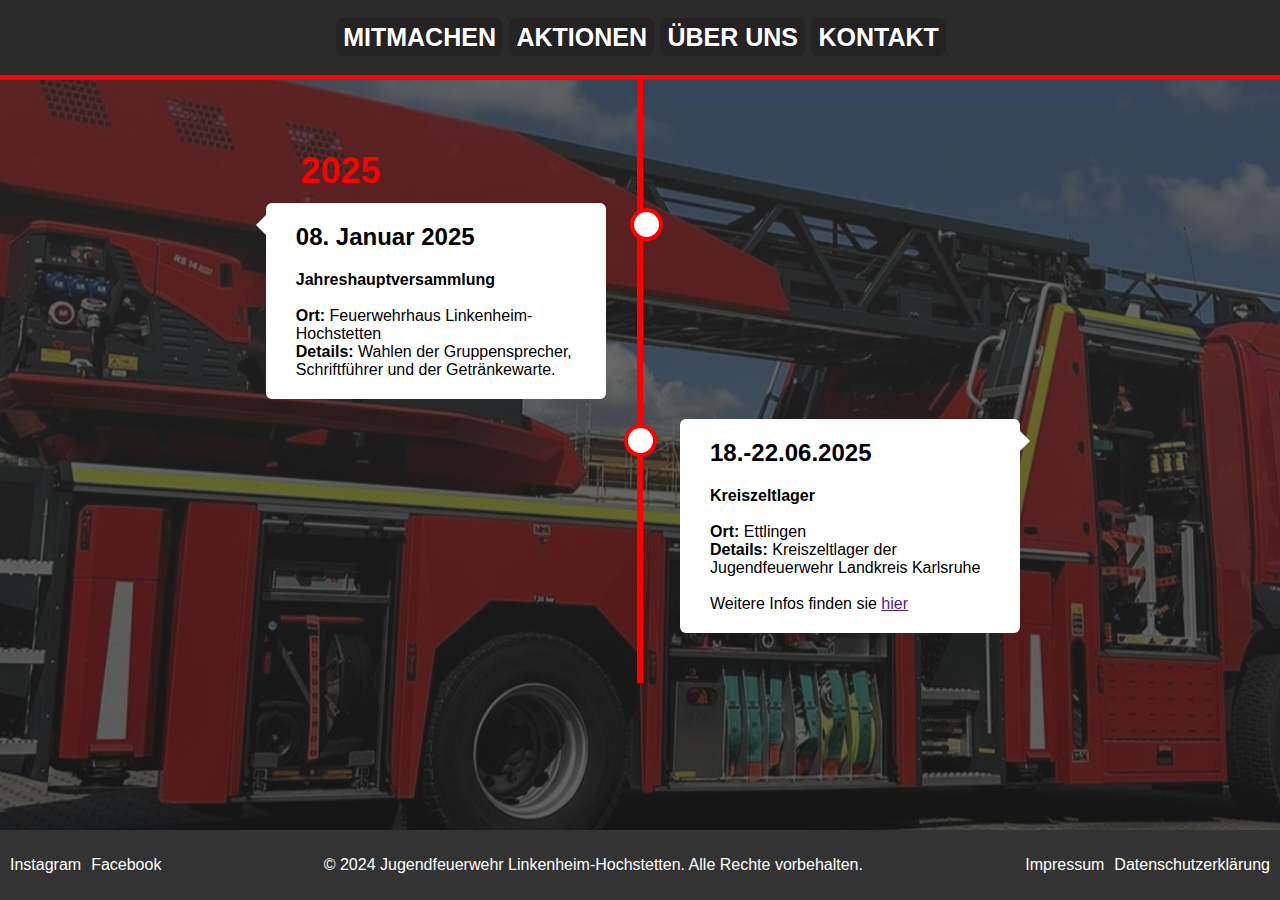
==== aktionen.html @ 234f9f39 "Add files via upload" ====
<!DOCTYPE html>
<html lang="de">		
<head>
			
	<meta charset="utf-8">
	<meta name="viewport" content="width=device-width, initial-scale=1.0">
	<link rel="stylesheet" href="style_aktionen.css">
	<title>Aktionen</title>
	<link rel="icon" type="image/png" href="img\andy.png">
	
</head>
<body>
		<div class="scroll-container">
		<div class="button-cont" id="targetDiv">
		
		<a href="index.html #mitmachen" class="link">MITMACHEN</a>
		<a href="" class="link">AKTIONEN</a>
		<a href="" class="link">ÜBER UNS</a>
		<a href="" class="link">KONTAKT</a>
		
		</div>
		
		<div class="redline"> </div>
		
		<button onclick="scrollToDiv()" id="myBtn">START</button>
		<div class="parallax"></div>
<div class="overlay"></div>

<div class="timeline">
	<div class="red-year"><h2>2025</h2></div>
    <div class="container left">
        <div class="content">
            <h2>08. Januar 2025</h2>
            <p><strong>Jahreshauptversammlung</strong></p>
			<br>
            <p><strong>Ort:</strong> Feuerwehrhaus Linkenheim-Hochstetten</p>
            <p><strong>Details:</strong> Wahlen der Gruppensprecher, Schriftführer und der Getränkewarte.</p>
        </div>
    </div>
    <div class="container right">
        <div class="content">
            <h2>18.-22.06.2025</h2>
            <p><strong>Kreiszeltlager</strong></p>
			<br>
            <p><strong>Ort:</strong> Ettlingen</p>
            <p><strong>Details:</strong> Kreiszeltlager der Jugendfeuerwehr Landkreis Karlsruhe</p>
			<br>
			<p> Weitere Infos finden sie <a href="" target="_blank">hier</a></p>
        </div>
    </div>
</div>
		</div>

	
	<footer id="footer">
        <div class="link-f">
			<p></p>
            <p><a href="https://www.instagram.com/jf_liho/" target="_blank" class="link-f">Instagram</a></p>
            <p><a href="https://www.facebook.com/jfliho" target="_blank" class="link-f">Facebook</a></p>
        </div>
        <div class="center-content">
            <p>© 2024 Jugendfeuerwehr Linkenheim-Hochstetten. Alle Rechte vorbehalten.</p>
        </div>
        <div class="link-f">
            <p><a href="impr">Impressum</a></p>
            <p><a href="daten">Datenschutzerklärung</a></p>
			<p></p>
        </div>
    </footer>
	
	<script>
	
			document.addEventListener("DOMContentLoaded", function() {
		// Button-Element abrufen
		let mybutton = document.getElementById("myBtn");
		let targetDiv = document.getElementById("targetDiv");
		let footer = document.getElementById("footer");

		// Funktion, die beim Scrollen ausgeführt wird
		window.onscroll = function() {scrollFunction()};

		function scrollFunction() {
			let footerTop = footer.getBoundingClientRect().top;
			let windowHeight = window.innerHeight;

			if (document.body.scrollTop > windowHeight * 0.3 || document.documentElement.scrollTop > windowHeight * 0.3) {
				mybutton.classList.add("show");
				mybutton.classList.remove("hide");
			} else {
				mybutton.classList.add("hide");
				mybutton.classList.remove("show");
			}

			if (footerTop < windowHeight) {
				mybutton.style.bottom = (windowHeight - footerTop + 20) + "px";
			} else {
				mybutton.style.bottom = "20px";
			}
		}

		// Funktion, die beim Klicken auf den Button ausgeführt wird
		function scrollToDiv() {
			targetDiv.scrollIntoView({behavior: "smooth"});
		}

		// Button-Klick-Funktion zuweisen
		mybutton.onclick = scrollToDiv;
});

    </script>
	
</body>
---- style_aktionen.css ----
body, html {
    background: rgb(42,42,43);
    background: linear-gradient(0deg, rgba(32,32,33,1) 0%, rgba(7,7,7,1) 100%);
    background-attachment: fixed;
    height: 100%;
    margin: 0;
    font-family: Arial, sans-serif;
    display: flex;
    flex-direction: column;
    min-height: 100vh;
}

.scroll-container {
    flex: 1;
    display: flex;
    flex-direction: column;
}

.button-cont {
    background-color: rgba(42,42,43,1);
    min-height: 75px;
    text-align: center;
    align-content: center;
    flex: 0;
	z-index: 2;
}

.link {
    text-decoration: none;
    font-weight: bold;
    background-color: #242222;
    color: white;
    border-radius: 8px;
    padding: 5px 7px;
    margin-top: 2px;
    margin-left: 2px;
    font-size: 25px;
    max-height: 30px;
    position: relative;
    transition: background-color, 0.3s ease-in-out;
    transition: color, 0.3s ease-in-out;
}

.link:hover {
    color: black;
    background: white;
    transition: background-color, 0.3s ease-in-out;
    transition: color, 0.3s ease-in-out;
}

.link_current {
    text-decoration: none;
    font-weight: bold;
    background-color: white;
    color: black;
    border-radius: 8px;
    padding: 5px 7px;
    margin: 2px;
    font-size: 25px;
    max-height: 30px;
}

.redline {
    background-color: #fe0000;
    height: 5px;
    min-height: 5px;
	z-index: 2;
}

#myBtn {
    display: none;
    position: fixed;
    bottom: 20px;
    right: 30px;
    z-index: 99;
    border: none;
    background-color: #fe0000;
    color: white;
    cursor: pointer;
    padding: 15px;
    border-radius: 10px;
    font-size: 18px;
    font-weight: bold;
    transition: background-color, 0.3s ease-in-out;
    opacity: 0;
    transition: opacity 0.3s;
}

#myBtn:hover {
    background-color: #2a2a2b;
    transition: background-color, 0.3s ease-in-out;
}

#myBtn.show {
    display: block;
    opacity: 1;
}

#myBtn.hide {
    opacity: 0;
    transition: opacity 1s;
}

::selection {
    background: rgba(42,42,43,0.75);
    color: grey;
    border-radius: 30px;
}

footer {
    background-color: #333;
    color: white;
    padding: 10px 0;
    width: 100%;
    display: flex;
    justify-content: space-between;
    align-items: center;
    position: relative;
    margin-top: auto;
}

footer .link-f {
    display: flex;
    gap: 10px;
}

footer .link-f a {
    color: white;
    text-decoration: none;
}

footer .link-f a:hover {
    text-decoration: underline;
}

footer .center-content {
    flex-grow: 1;
    text-align: center;
}

.parallax {
    background-image: url('img/hintergrund.JPEG'); 
    height: 100%;
    background-attachment: fixed;
    background-position: center;
    background-repeat: no-repeat;
    background-size: cover;
    position: fixed;
    top: 0;
    left: 0;
    width: 100%;
    z-index: 0;
}

.overlay {
    position: fixed;
    top: 0;
    left: 0;
    width: 100%;
    height: 100%;
    background: linear-gradient(to bottom, #303030, #1c1c1d);
    opacity: 0.7; /* Bild leicht transparent */
    z-index: 0;
}

.red-year {
	color: red;
	font-size: 24px;
	font-weight: bold;
	margin: 1px;
}

.red-year h2 {
	margin-bottom: 0px;
	margin-top; 10px;
}

.timeline {
    position: relative;
    max-width: 1200px;
    margin: 0 auto;
    padding: 40px 0;
    background: transparent;
}

.timeline::after {
    content: '';
    position: absolute;
    width: 6px;
    background-color: #fe0000;
    top: 0;
    bottom: 0;
    left: 50%;
    margin-left: -3px;
}

.container {
    padding: 10px 40px;
    position: relative;
    background-color: inherit;
    width: 50%;
}

.container::after {
    content: '';
    position: absolute;
    width: 25px;
    height: 25px;
    right: -17px;
    background-color: white;
    border: 4px solid #fe0000;
    top: 15px;
    border-radius: 50%;
    z-index: 1;
}

.left {
    left: -10.9%;
}

.right {
    left: 50%;
}

.right::before {
    content: " ";
    height: 0;
    position: absolute;
    top: 22px;
    width: 0;
    z-index: 1;
    right: 30px;
    border: medium solid white;
    border-width: 10px 0 10px 10px;
    border-color: transparent transparent transparent white;
}

.left::before {
    content: " ";
    height: 0;
    position: absolute;
    top: 22px;
    width: 0;
    z-index: 1;
    left: 30px;
    border: medium solid white;
    border-width: 10px 10px 10px 0;
    border-color: transparent white transparent transparent;
}

.right::after {
    left: -16px;
}

.content {
    padding: 20px 30px;
    background-color: white;
    position: relative;
    border-radius: 6px;
    transition: transform 0.3s;
}

.content:hover {
    transform: scale(1.05);
}

.content h2 {
    margin-top: 0;
}

.content p {
    margin: 0;
}

@media screen and (max-width: 600px) {
    .timeline::after {
        left: 31px;
    }

    .container {
        width: 100%;
        padding-left: 70px;
        padding-right: 25px;
    }

    .container::before {
        left: 60px;
        border: medium solid white;
        border-width: 10px 10px 10px 0;
        border-color: transparent white transparent transparent;
    }

    .left::after, .right::after {
        left: 15px;
    }

    .right {
        left: 0%;
    }
}
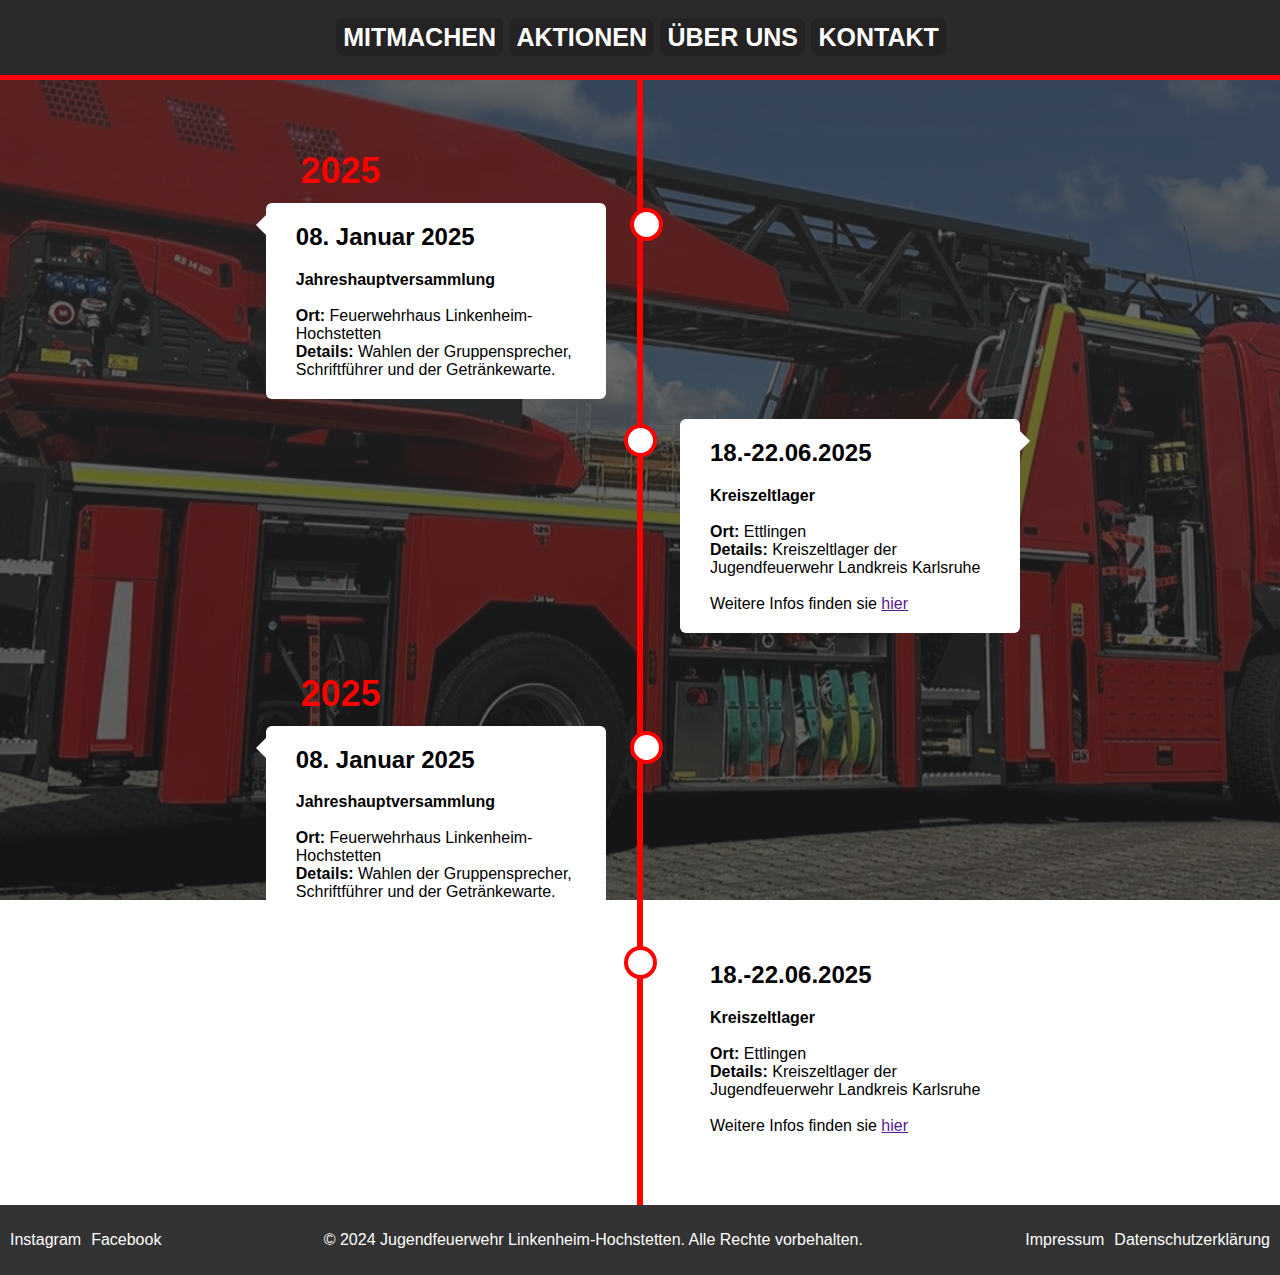
==== commit 42b82bda: "Update aktionen.html" ====
--- a/aktionen.html
+++ b/aktionen.html
@@ -13,7 +13,7 @@
 		<div class="scroll-container">
 		<div class="button-cont" id="targetDiv">
 		
-		<a href="index.html #mitmachen" class="link">MITMACHEN</a>
+		<a href="index.html" class="link">MITMACHEN</a>
 		<a href="" class="link">AKTIONEN</a>
 		<a href="" class="link">ÜBER UNS</a>
 		<a href="" class="link">KONTAKT</a>
@@ -27,6 +27,27 @@
 <div class="overlay"></div>
 
 <div class="timeline">
+	<div class="red-year"><h2>2025</h2></div>
+    <div class="container left">
+        <div class="content">
+            <h2>08. Januar 2025</h2>
+            <p><strong>Jahreshauptversammlung</strong></p>
+			<br>
+            <p><strong>Ort:</strong> Feuerwehrhaus Linkenheim-Hochstetten</p>
+            <p><strong>Details:</strong> Wahlen der Gruppensprecher, Schriftführer und der Getränkewarte.</p>
+        </div>
+    </div>
+    <div class="container right">
+        <div class="content">
+            <h2>18.-22.06.2025</h2>
+            <p><strong>Kreiszeltlager</strong></p>
+			<br>
+            <p><strong>Ort:</strong> Ettlingen</p>
+            <p><strong>Details:</strong> Kreiszeltlager der Jugendfeuerwehr Landkreis Karlsruhe</p>
+			<br>
+			<p> Weitere Infos finden sie <a href="" target="_blank">hier</a></p>
+        </div>
+    </div>
 	<div class="red-year"><h2>2025</h2></div>
     <div class="container left">
         <div class="content">
@@ -109,4 +130,4 @@
 
     </script>
 	
-</body>+</body>
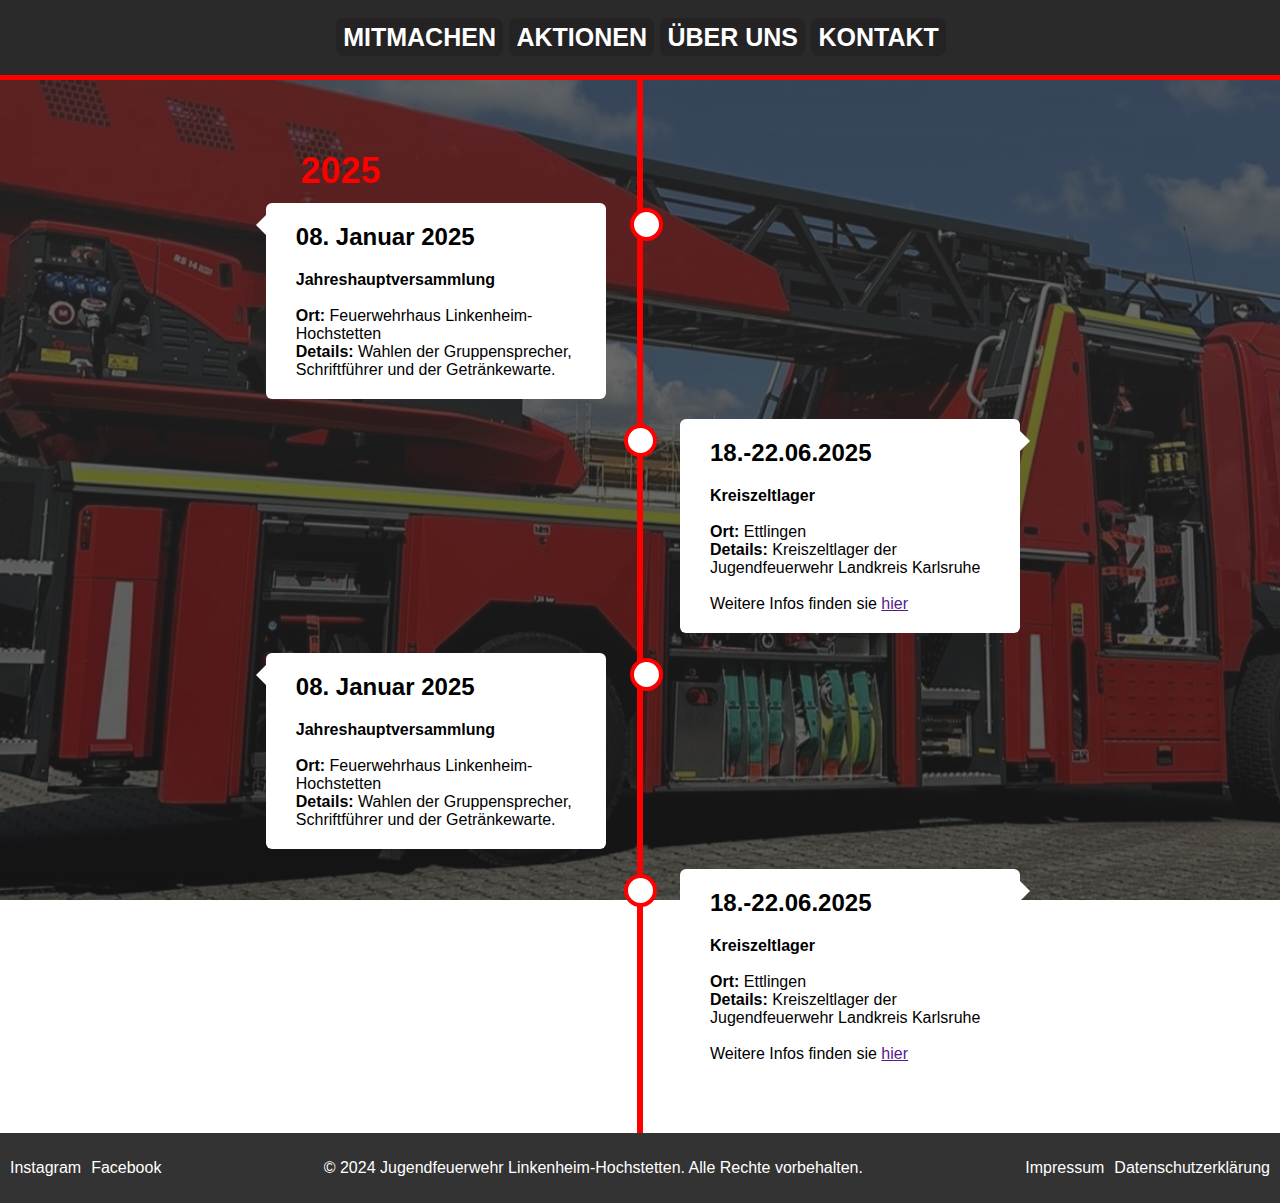
==== commit 67d35199: "Bug Fix aktionen.html" ====
--- a/aktionen.html
+++ b/aktionen.html
@@ -48,7 +48,6 @@
 			<p> Weitere Infos finden sie <a href="" target="_blank">hier</a></p>
         </div>
     </div>
-	<div class="red-year"><h2>2025</h2></div>
     <div class="container left">
         <div class="content">
             <h2>08. Januar 2025</h2>
